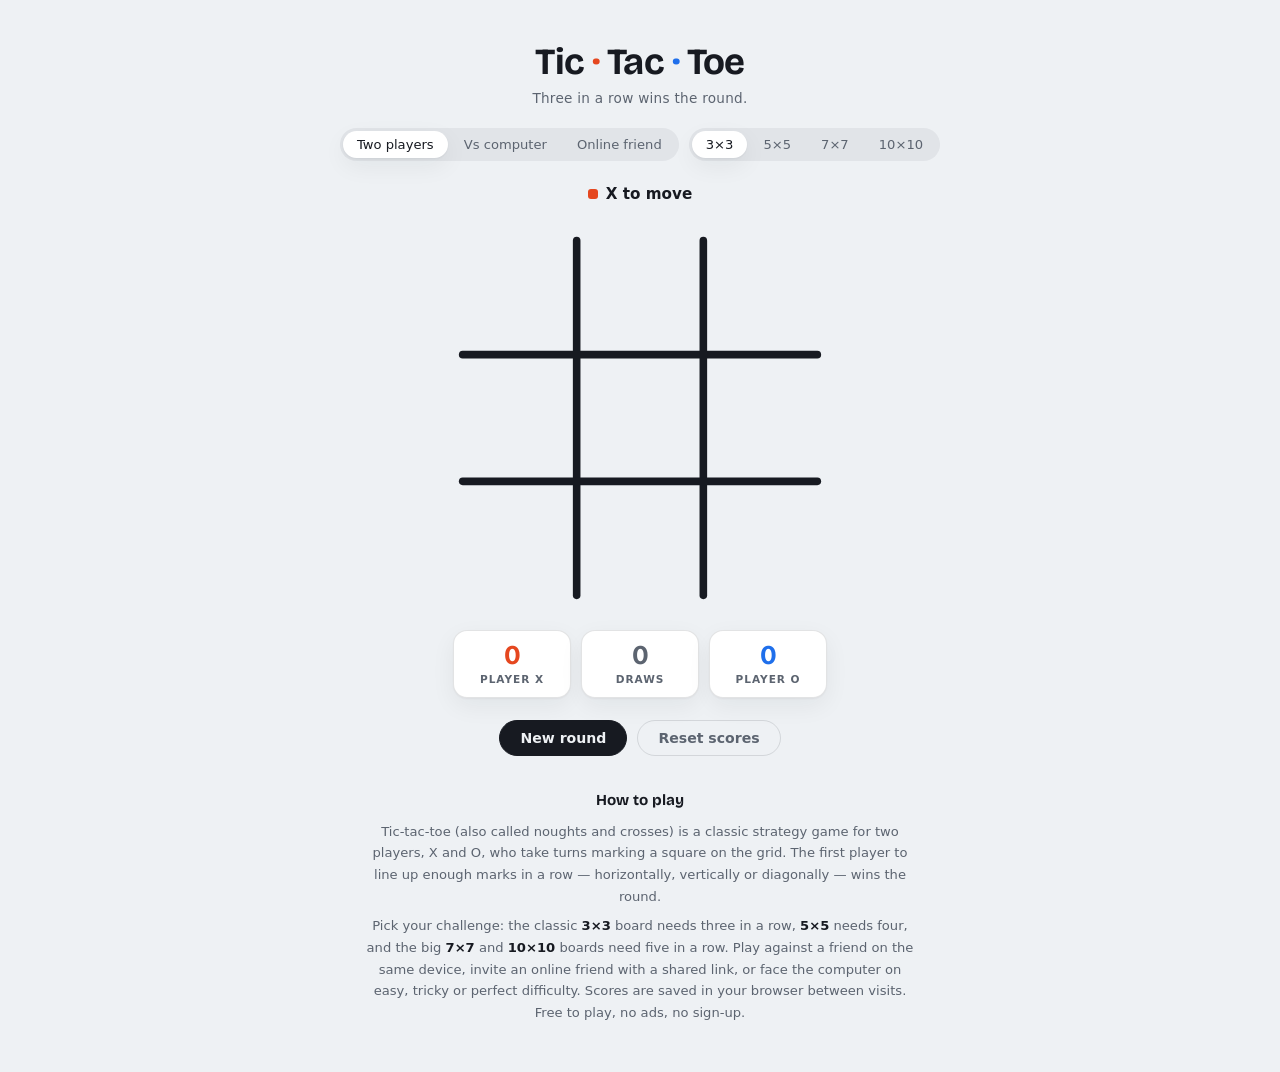
==== index.html @ f7c01a59 "added online mode" ====
<!doctype html>
<html lang="en">
<head>
<meta charset="utf-8">
<meta name="viewport" content="width=device-width, initial-scale=1">
<title>Tic Tac Toe — Play Online Free | 3×3, 5×5, 7×7 &amp; 10×10 Boards</title>
<meta name="description" content="Play tic-tac-toe online for free. Choose 3×3, 5×5, 7×7 or 10×10 boards, challenge a friend on one device or take on the computer at three difficulty levels. No ads, no sign-up.">
<meta name="robots" content="index, follow">
<meta name="author" content="HeamVisal">
<link rel="canonical" href="https://heamvisal.github.io/Tic-Tac-Toe-Web_Game/">
<link rel="icon" type="image/svg+xml" href="./assets/favicon.svg">
<meta name="theme-color" content="#EEF1F4" media="(prefers-color-scheme: light)">
<meta name="theme-color" content="#14161B" media="(prefers-color-scheme: dark)">

<!-- Open Graph (Facebook, Discord, LinkedIn, …) -->
<meta property="og:type" content="website">
<meta property="og:site_name" content="Tic Tac Toe">
<meta property="og:title" content="Tic Tac Toe — Play Online Free">
<meta property="og:description" content="Free tic-tac-toe in your browser: 3×3, 5×5, 7×7 and 10×10 boards, two-player or vs computer.">
<meta property="og:url" content="https://heamvisal.github.io/Tic-Tac-Toe-Web_Game/">
<meta property="og:image" content="https://heamvisal.github.io/Tic-Tac-Toe-Web_Game/assets/og-image.png">
<meta property="og:image:width" content="1200">
<meta property="og:image:height" content="630">
<meta property="og:image:alt" content="Tic Tac Toe board with X winning, next to the game title">

<!-- Twitter / X card -->
<meta name="twitter:card" content="summary_large_image">
<meta name="twitter:title" content="Tic Tac Toe — Play Online Free">
<meta name="twitter:description" content="Free tic-tac-toe in your browser: 3×3, 5×5, 7×7 and 10×10 boards, two-player or vs computer.">
<meta name="twitter:image" content="https://heamvisal.github.io/Tic-Tac-Toe-Web_Game/assets/og-image.png">

<link rel="stylesheet" href="./style.css">

<!-- Structured data for rich results -->
<script type="application/ld+json">
{
  "@context": "https://schema.org",
  "@type": "VideoGame",
  "name": "Tic Tac Toe",
  "url": "https://heamvisal.github.io/Tic-Tac-Toe-Web_Game/",
  "description": "Free browser tic-tac-toe with 3×3, 5×5, 7×7 and 10×10 boards. Play a friend on one device or the computer at easy, tricky or perfect difficulty.",
  "genre": "Board game",
  "gamePlatform": "Web browser",
  "applicationCategory": "GameApplication",
  "operatingSystem": "Any",
  "playMode": ["SinglePlayer", "MultiPlayer"],
  "numberOfPlayers": { "@type": "QuantitativeValue", "minValue": 1, "maxValue": 2 },
  "offers": { "@type": "Offer", "price": "0", "priceCurrency": "USD" },
  "image": "https://heamvisal.github.io/Tic-Tac-Toe-Web_Game/assets/og-image.png",
  "author": { "@type": "Person", "name": "HeamVisal" },
  "inLanguage": "en"
}
</script>
</head>
<body>

<main class="stage">
  <header class="masthead">
    <h1 class="wordmark">Tic <span class="dot-x">·</span> Tac <span class="dot-o">·</span> Toe</h1>
    <p class="tagline" id="tagline">Three in a row wins the round.</p>
  </header>

  <nav class="controls" aria-label="Game settings">
    <div class="seg" id="modeSeg" role="group" aria-label="Opponent">
      <button type="button" data-mode="pvp" aria-pressed="true">Two players</button>
      <button type="button" data-mode="cpu" aria-pressed="false">Vs computer</button>
      <button type="button" data-mode="online" aria-pressed="false">Online friend</button>
    </div>
    <div class="seg" id="sizeSeg" role="group" aria-label="Board size">
      <button type="button" data-size="3" aria-pressed="true">3×3</button>
      <button type="button" data-size="5" aria-pressed="false">5×5</button>
      <button type="button" data-size="7" aria-pressed="false">7×7</button>
      <button type="button" data-size="10" aria-pressed="false">10×10</button>
    </div>
    <div class="seg hidden" id="diffSeg" role="group" aria-label="Difficulty">
      <button type="button" data-diff="easy" aria-pressed="false">Easy</button>
      <button type="button" data-diff="tricky" aria-pressed="true">Tricky</button>
      <button type="button" data-diff="perfect" aria-pressed="false">Perfect</button>
    </div>
    <div class="seg hidden" id="orderSeg" role="group" aria-label="Who starts">
      <button type="button" data-order="human" aria-pressed="true">You start</button>
      <button type="button" data-order="cpu" aria-pressed="false">Computer starts</button>
    </div>
  </nav>

  <div class="online-panel hidden" id="onlinePanel" aria-live="polite">
    <div class="key-row">
      <span class="key-lbl">Game key</span>
      <code class="key" id="gameKey">······</code>
      <button type="button" class="btn quiet mini" id="copyLink">Copy invite link</button>
    </div>
    <p class="online-note" id="onlineNote">Creating game…</p>
  </div>

  <p class="status turn-x" id="status" aria-live="polite"><span class="chip" aria-hidden="true"></span><span id="statusText">X to move</span></p>

  <div class="arena turn-x" id="arena">
    <svg class="hash" id="hash" viewBox="0 0 300 300" aria-hidden="true"></svg>
    <div class="board" id="board" role="grid" aria-label="Tic tac toe board"></div>
    <svg class="strike" id="strike" viewBox="0 0 300 300" aria-hidden="true">
      <line id="strikeLine" x1="0" y1="0" x2="0" y2="0" pathLength="1"></line>
    </svg>
  </div>

  <section class="score" aria-label="Score">
    <div class="tile tx"><div class="num" id="scoreX">0</div><div class="lbl" id="lblX">Player X</div></div>
    <div class="tile td"><div class="num" id="scoreD">0</div><div class="lbl">Draws</div></div>
    <div class="tile to"><div class="num" id="scoreO">0</div><div class="lbl" id="lblO">Player O</div></div>
  </section>

  <div class="actions">
    <button type="button" class="btn primary" id="newRound">New round</button>
    <button type="button" class="btn quiet" id="resetAll">Reset scores</button>
  </div>

  <noscript>
    <p class="about">This game needs JavaScript. Please enable it in your browser to play.</p>
  </noscript>

  <footer class="about">
    <h2>How to play</h2>
    <p>Tic-tac-toe (also called noughts and crosses) is a classic strategy game for two players, X and O,
      who take turns marking a square on the grid. The first player to line up enough marks in a row —
      horizontally, vertically or diagonally — wins the round.</p>
    <p>Pick your challenge: the classic <strong>3×3</strong> board needs three in a row, <strong>5×5</strong>
      needs four, and the big <strong>7×7</strong> and <strong>10×10</strong> boards need five in a row.
      Play against a friend on the same device, invite an online friend with a shared link,
      or face the computer on easy, tricky or perfect difficulty.
      Scores are saved in your browser between visits. Free to play, no ads, no sign-up.</p>
  </footer>
</main>

<script src="./script.js"></script>
</body>
</html>
---- style.css ----
@font-face {
    font-family: 'Bricolage';
    src: url([data-uri]) format('woff2');
    font-weight: 700;
    font-display: swap;
  }


:root {
  --bg: #EEF1F4;
  --surface: #FFFFFF;
  --ink: #171A21;
  --muted: #5C6470;
  --hash: #171A21;
  --line: rgba(23, 26, 33, 0.12);
  --x: #E5471F;
  --o: #1F6FEB;
  --seg-bg: rgba(23, 26, 33, 0.06);
  --shadow: 0 1px 2px rgba(23, 26, 33, 0.05), 0 8px 24px rgba(23, 26, 33, 0.06);
}
@media (prefers-color-scheme: dark) {
  :root {
    --bg: #14161B;
    --surface: #1D2027;
    --ink: #EDEFF4;
    --muted: #9AA1AD;
    --hash: #EDEFF4;
    --line: rgba(237, 239, 244, 0.14);
    --x: #FF6A3D;
    --o: #5EA0FF;
    --seg-bg: rgba(237, 239, 244, 0.08);
    --shadow: 0 1px 2px rgba(0, 0, 0, 0.3), 0 8px 24px rgba(0, 0, 0, 0.35);
  }
}
:root[data-theme="light"] {
  --bg: #EEF1F4;
  --surface: #FFFFFF;
  --ink: #171A21;
  --muted: #5C6470;
  --hash: #171A21;
  --line: rgba(23, 26, 33, 0.12);
  --x: #E5471F;
  --o: #1F6FEB;
  --seg-bg: rgba(23, 26, 33, 0.06);
  --shadow: 0 1px 2px rgba(23, 26, 33, 0.05), 0 8px 24px rgba(23, 26, 33, 0.06);
}
:root[data-theme="dark"] {
  --bg: #14161B;
  --surface: #1D2027;
  --ink: #EDEFF4;
  --muted: #9AA1AD;
  --hash: #EDEFF4;
  --line: rgba(237, 239, 244, 0.14);
  --x: #FF6A3D;
  --o: #5EA0FF;
  --seg-bg: rgba(237, 239, 244, 0.08);
  --shadow: 0 1px 2px rgba(0, 0, 0, 0.3), 0 8px 24px rgba(0, 0, 0, 0.35);
}

* { box-sizing: border-box; }
html, body { margin: 0; padding: 0; }
body {
  background: var(--bg);
  color: var(--ink);
  font-family: system-ui, -apple-system, "Segoe UI", Roboto, sans-serif;
  -webkit-font-smoothing: antialiased;
}

.stage {
  min-height: 100svh;
  display: flex;
  flex-direction: column;
  align-items: center;
  justify-content: center;
  gap: 22px;
  padding: 40px 20px 48px;
}

/* ---------- masthead ---------- */
.masthead { text-align: center; animation: rise 0.5s cubic-bezier(0.2, 0.7, 0.2, 1) both; }
.wordmark {
  font-family: 'Bricolage', system-ui, sans-serif;
  font-weight: 700;
  font-size: clamp(1.7rem, 5.5vw, 2.3rem);
  letter-spacing: -0.015em;
  margin: 0;
  text-wrap: balance;
}
.wordmark .dot-x { color: var(--x); }
.wordmark .dot-o { color: var(--o); }
.tagline {
  margin: 6px 0 0;
  color: var(--muted);
  font-size: 0.85rem;
  letter-spacing: 0.02em;
}

/* ---------- controls ---------- */
.controls {
  display: flex;
  flex-wrap: wrap;
  justify-content: center;
  gap: 10px;
  animation: rise 0.5s 0.06s cubic-bezier(0.2, 0.7, 0.2, 1) both;
}
.seg {
  display: inline-flex;
  background: var(--seg-bg);
  border-radius: 999px;
  padding: 3px;
  gap: 2px;
}
.seg button {
  appearance: none;
  border: 0;
  background: transparent;
  color: var(--muted);
  font: inherit;
  font-size: 0.82rem;
  font-weight: 500;
  padding: 6px 14px;
  border-radius: 999px;
  cursor: pointer;
  transition: color 0.15s, background 0.15s, box-shadow 0.15s;
}
.seg button:hover { color: var(--ink); }
.seg button[aria-pressed="true"] {
  background: var(--surface);
  color: var(--ink);
  box-shadow: var(--shadow);
}
.seg.hidden { display: none; }

/* ---------- status ---------- */
.status {
  min-height: 1.5em;
  margin: 0;
  font-size: 0.95rem;
  font-weight: 550;
  display: flex;
  align-items: center;
  gap: 8px;
  color: var(--ink);
  animation: rise 0.5s 0.1s cubic-bezier(0.2, 0.7, 0.2, 1) both;
}
.status .chip {
  display: inline-block;
  width: 10px;
  height: 10px;
  border-radius: 3px;
  background: var(--muted);
  transition: background 0.2s;
}
.status.turn-x .chip { background: var(--x); }
.status.turn-o .chip { background: var(--o); }
.status.thinking { color: var(--muted); }

/* ---------- arena ---------- */
.arena {
  position: relative;
  width: min(86vw, 380px);
  aspect-ratio: 1;
  animation: rise 0.55s 0.12s cubic-bezier(0.2, 0.7, 0.2, 1) both;
}
.arena.large { width: min(94vw, 560px); }
.hash, .strike {
  position: absolute;
  inset: 0;
  width: 100%;
  height: 100%;
  pointer-events: none;
}
.hash line {
  stroke: var(--hash);
  stroke-width: 6;
  stroke-linecap: round;
  stroke-dasharray: 1;
  stroke-dashoffset: 1;
  animation: draw 0.55s cubic-bezier(0.6, 0, 0.2, 1) forwards;
}

.board {
  position: absolute;
  inset: 0;
  display: grid;
  grid-template-columns: repeat(3, 1fr);
  grid-template-rows: repeat(3, 1fr);
}
.cell {
  appearance: none;
  border: 0;
  background: transparent;
  padding: 10%;
  cursor: pointer;
  position: relative;
  border-radius: 18px;
}
.cell:focus-visible {
  outline: 2px solid var(--o);
  outline-offset: -8px;
}
.arena.large .cell { border-radius: 10px; }
.arena.large .cell:focus-visible { outline-offset: -3px; }
.cell.filled, .arena.locked .cell { cursor: default; }

.cell svg { width: 100%; height: 100%; display: block; overflow: visible; }
.cell .ghost {
  position: absolute;
  inset: 10%;
  width: 80%;
  height: 80%;
  opacity: 0;
  transition: opacity 0.15s;
}
.ghost path, .ghost circle,
.mark path, .mark circle {
  fill: none;
  stroke-width: 11;
  stroke-linecap: round;
}
.ghost.gx path { stroke: var(--x); }
.ghost.go circle { stroke: var(--o); }
@media (hover: hover) {
  .arena.turn-x:not(.locked) .cell:not(.filled):hover .gx { opacity: 0.25; }
  .arena.turn-o:not(.locked) .cell:not(.filled):hover .go { opacity: 0.25; }
}

.mark { position: absolute; inset: 10%; width: 80%; height: 80%; }
.mark.mx path { stroke: var(--x); }
.mark.mo circle { stroke: var(--o); }
.mark path, .mark circle {
  stroke-dasharray: 1;
  stroke-dashoffset: 1;
  animation: draw 0.32s cubic-bezier(0.5, 0, 0.2, 1) forwards;
}
.mark.mx path:nth-child(2) { animation-delay: 0.12s; }

.cell.dim .mark { opacity: 0.3; transition: opacity 0.4s; }
.cell.hit .mark { animation: pulse 0.45s 0.25s cubic-bezier(0.3, 0, 0.2, 1); }

.strike line {
  stroke-width: 8;
  stroke-linecap: round;
  stroke-dasharray: 1;
  stroke-dashoffset: 1;
}
.strike.show line { animation: draw 0.4s 0.15s cubic-bezier(0.5, 0, 0.2, 1) forwards; }
.strike.win-x line { stroke: var(--x); }
.strike.win-o line { stroke: var(--o); }

/* ---------- scoreboard ---------- */
.score {
  display: grid;
  grid-template-columns: repeat(3, minmax(88px, 118px));
  gap: 10px;
  animation: rise 0.55s 0.18s cubic-bezier(0.2, 0.7, 0.2, 1) both;
}
.tile {
  background: var(--surface);
  border: 1px solid var(--line);
  border-radius: 14px;
  padding: 10px 8px 12px;
  text-align: center;
  box-shadow: var(--shadow);
}
.tile .num {
  font-family: 'Bricolage', system-ui, sans-serif;
  font-weight: 700;
  font-size: 1.7rem;
  line-height: 1.1;
  font-variant-numeric: tabular-nums;
}
.tile.tx .num { color: var(--x); }
.tile.to .num { color: var(--o); }
.tile.td .num { color: var(--muted); }
.tile .lbl {
  margin-top: 2px;
  font-size: 0.66rem;
  font-weight: 600;
  text-transform: uppercase;
  letter-spacing: 0.09em;
  color: var(--muted);
  white-space: nowrap;
}

/* ---------- actions ---------- */
.actions {
  display: flex;
  gap: 10px;
  animation: rise 0.55s 0.22s cubic-bezier(0.2, 0.7, 0.2, 1) both;
}
.btn {
  appearance: none;
  font: inherit;
  font-size: 0.88rem;
  font-weight: 600;
  padding: 9px 20px;
  border-radius: 999px;
  cursor: pointer;
  transition: transform 0.1s, opacity 0.15s, background 0.15s;
}
.btn:active { transform: scale(0.97); }
.btn.primary {
  background: var(--ink);
  color: var(--bg);
  border: 1px solid var(--ink);
}
.btn.primary:hover { opacity: 0.88; }
.btn.quiet {
  background: transparent;
  color: var(--muted);
  border: 1px solid var(--line);
}
.btn.quiet:hover { color: var(--ink); border-color: var(--muted); }
.btn:focus-visible { outline: 2px solid var(--o); outline-offset: 2px; }

@keyframes draw { to { stroke-dashoffset: 0; } }
@keyframes rise {
  from { opacity: 0; transform: translateY(10px); }
  to { opacity: 1; transform: none; }
}
@keyframes pulse {
  0%, 100% { transform: scale(1); }
  45% { transform: scale(1.12); }
}

@media (prefers-reduced-motion: reduce) {
  *, *::before, *::after {
    animation-duration: 0.001s !important;
    animation-delay: 0s !important;
    transition-duration: 0.001s !important;
  }
}

/* ---------- about / SEO footer ---------- */
.about {
  max-width: 560px;
  text-align: center;
  color: var(--muted);
  font-size: 0.82rem;
  line-height: 1.65;
  animation: rise 0.55s 0.26s cubic-bezier(0.2, 0.7, 0.2, 1) both;
}
.about h2 {
  font-family: 'Bricolage', system-ui, sans-serif;
  font-size: 0.95rem;
  color: var(--ink);
  margin: 10px 0 4px;
}
.about p { margin: 8px 0 0; }
.about strong { color: var(--ink); font-weight: 600; }

/* ---------- online panel ---------- */
.online-panel {
  display: flex;
  flex-direction: column;
  align-items: center;
  gap: 6px;
  background: var(--surface);
  border: 1px solid var(--line);
  border-radius: 14px;
  padding: 12px 18px;
  box-shadow: var(--shadow);
  animation: rise 0.4s cubic-bezier(0.2, 0.7, 0.2, 1) both;
}
.online-panel.hidden { display: none; }
.key-row {
  display: flex;
  align-items: center;
  gap: 10px;
  flex-wrap: wrap;
  justify-content: center;
}
.key-lbl {
  font-size: 0.68rem;
  font-weight: 600;
  text-transform: uppercase;
  letter-spacing: 0.09em;
  color: var(--muted);
}
.key {
  font-family: 'Bricolage', ui-monospace, monospace;
  font-size: 1.25rem;
  font-weight: 700;
  letter-spacing: 0.18em;
  color: var(--ink);
  background: var(--seg-bg);
  border-radius: 8px;
  padding: 2px 10px;
  user-select: all;
}
.btn.mini { font-size: 0.75rem; padding: 5px 12px; }
.online-note {
  margin: 0;
  font-size: 0.8rem;
  color: var(--muted);
}
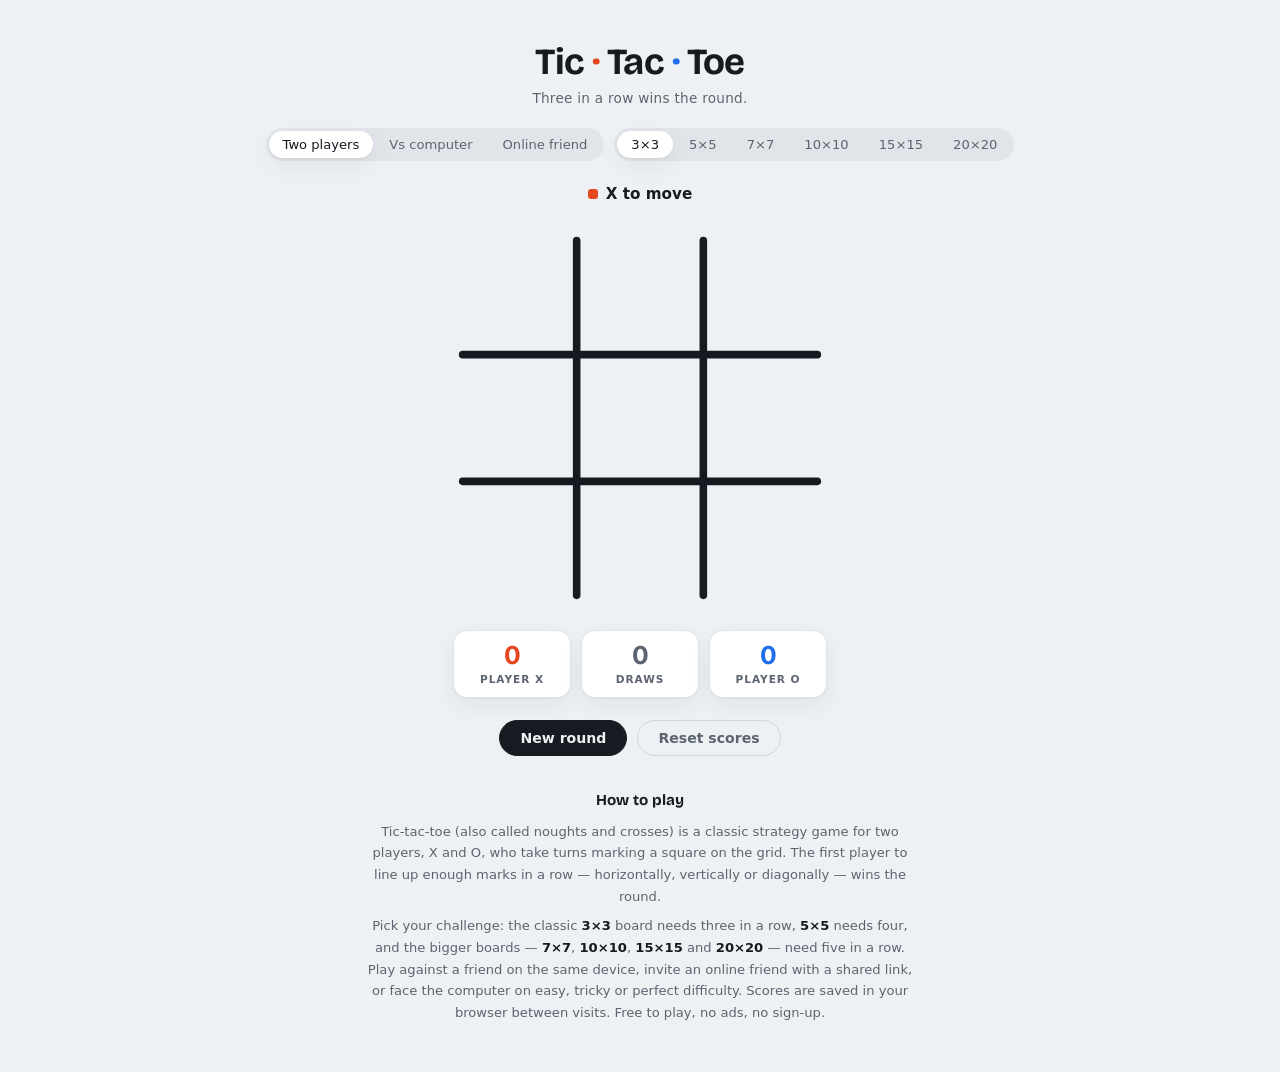
==== commit 2172d6f8: "added 2more mode" ====
--- a/index.html
+++ b/index.html
@@ -3,8 +3,8 @@
 <head>
 <meta charset="utf-8">
 <meta name="viewport" content="width=device-width, initial-scale=1">
-<title>Tic Tac Toe — Play Online Free | 3×3, 5×5, 7×7 &amp; 10×10 Boards</title>
-<meta name="description" content="Play tic-tac-toe online for free. Choose 3×3, 5×5, 7×7 or 10×10 boards, challenge a friend on one device or take on the computer at three difficulty levels. No ads, no sign-up.">
+<title>Tic Tac Toe — Play Online Free | 3×3 to 20×20 Boards</title>
+<meta name="description" content="Play tic-tac-toe online for free. Choose from six board sizes (3×3 up to 20×20), challenge a friend on one device or take on the computer at three difficulty levels. No ads, no sign-up.">
 <meta name="robots" content="index, follow">
 <meta name="author" content="HeamVisal">
 <link rel="canonical" href="https://heamvisal.github.io/Tic-Tac-Toe-Web_Game/">
@@ -16,7 +16,7 @@
 <meta property="og:type" content="website">
 <meta property="og:site_name" content="Tic Tac Toe">
 <meta property="og:title" content="Tic Tac Toe — Play Online Free">
-<meta property="og:description" content="Free tic-tac-toe in your browser: 3×3, 5×5, 7×7 and 10×10 boards, two-player or vs computer.">
+<meta property="og:description" content="Free tic-tac-toe in your browser: six board sizes from 3×3 to 20×20, two-player, online with friends, or vs computer.">
 <meta property="og:url" content="https://heamvisal.github.io/Tic-Tac-Toe-Web_Game/">
 <meta property="og:image" content="https://heamvisal.github.io/Tic-Tac-Toe-Web_Game/assets/og-image.png">
 <meta property="og:image:width" content="1200">
@@ -26,7 +26,7 @@
 <!-- Twitter / X card -->
 <meta name="twitter:card" content="summary_large_image">
 <meta name="twitter:title" content="Tic Tac Toe — Play Online Free">
-<meta name="twitter:description" content="Free tic-tac-toe in your browser: 3×3, 5×5, 7×7 and 10×10 boards, two-player or vs computer.">
+<meta name="twitter:description" content="Free tic-tac-toe in your browser: six board sizes from 3×3 to 20×20, two-player, online with friends, or vs computer.">
 <meta name="twitter:image" content="https://heamvisal.github.io/Tic-Tac-Toe-Web_Game/assets/og-image.png">
 
 <link rel="stylesheet" href="./style.css">
@@ -38,7 +38,7 @@
   "@type": "VideoGame",
   "name": "Tic Tac Toe",
   "url": "https://heamvisal.github.io/Tic-Tac-Toe-Web_Game/",
-  "description": "Free browser tic-tac-toe with 3×3, 5×5, 7×7 and 10×10 boards. Play a friend on one device or the computer at easy, tricky or perfect difficulty.",
+  "description": "Free browser tic-tac-toe with six board sizes from 3×3 up to 20×20. Play a friend on one device or the computer at easy, tricky or perfect difficulty.",
   "genre": "Board game",
   "gamePlatform": "Web browser",
   "applicationCategory": "GameApplication",
@@ -71,6 +71,8 @@
       <button type="button" data-size="5" aria-pressed="false">5×5</button>
       <button type="button" data-size="7" aria-pressed="false">7×7</button>
       <button type="button" data-size="10" aria-pressed="false">10×10</button>
+      <button type="button" data-size="15" aria-pressed="false">15×15</button>
+      <button type="button" data-size="20" aria-pressed="false">20×20</button>
     </div>
     <div class="seg hidden" id="diffSeg" role="group" aria-label="Difficulty">
       <button type="button" data-diff="easy" aria-pressed="false">Easy</button>
@@ -123,7 +125,7 @@
       who take turns marking a square on the grid. The first player to line up enough marks in a row —
       horizontally, vertically or diagonally — wins the round.</p>
     <p>Pick your challenge: the classic <strong>3×3</strong> board needs three in a row, <strong>5×5</strong>
-      needs four, and the big <strong>7×7</strong> and <strong>10×10</strong> boards need five in a row.
+      needs four, and the bigger boards — <strong>7×7</strong>, <strong>10×10</strong>, <strong>15×15</strong> and <strong>20×20</strong> — need five in a row.
       Play against a friend on the same device, invite an online friend with a shared link,
       or face the computer on easy, tricky or perfect difficulty.
       Scores are saved in your browser between visits. Free to play, no ads, no sign-up.</p>
--- a/style.css
+++ b/style.css
@@ -395,3 +395,9 @@
   font-size: 0.8rem;
   color: var(--muted);
 }
+
+/* ---------- huge boards (15x15, 20x20) ---------- */
+.arena.huge { width: min(96vw, 720px); }
+.arena.huge .cell { border-radius: 6px; padding: 8%; }
+.arena.huge .cell:focus-visible { outline-width: 1px; outline-offset: -2px; }
+.arena.huge .cell .ghost, .arena.huge .mark { inset: 8%; width: 84%; height: 84%; }
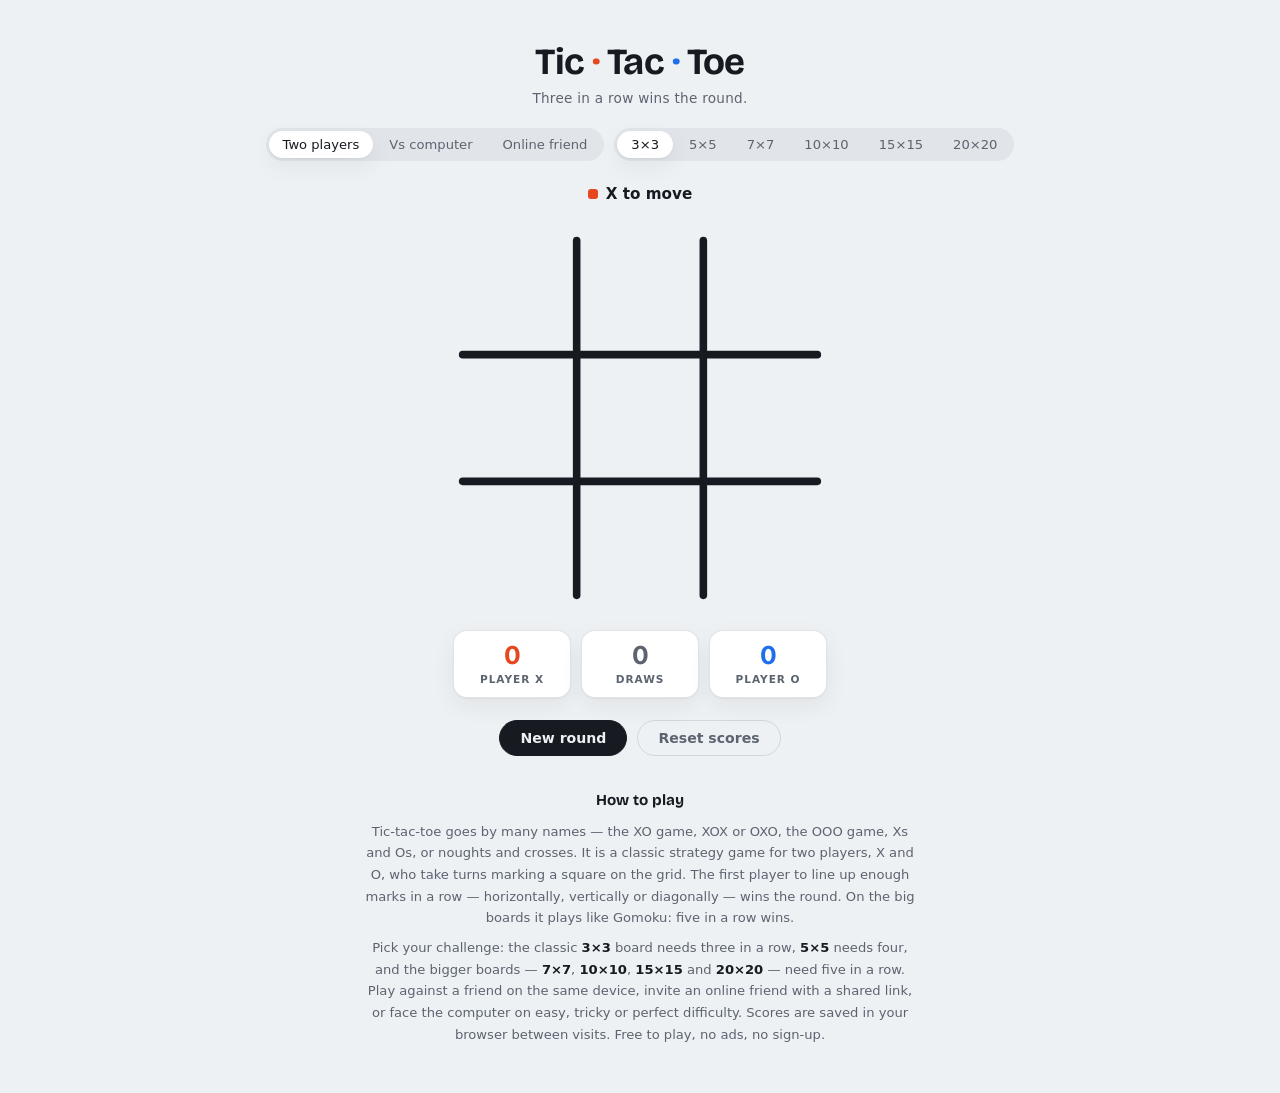
==== commit 7dae2e54: "Search Egin friendly" ====
--- a/index.html
+++ b/index.html
@@ -3,8 +3,8 @@
 <head>
 <meta charset="utf-8">
 <meta name="viewport" content="width=device-width, initial-scale=1">
-<title>Tic Tac Toe — Play Online Free | 3×3 to 20×20 Boards</title>
-<meta name="description" content="Play tic-tac-toe online for free. Choose from six board sizes (3×3 up to 20×20), challenge a friend on one device or take on the computer at three difficulty levels. No ads, no sign-up.">
+<title>Tic Tac Toe — Free Online XO Game | 3×3 to 20×20 Boards</title>
+<meta name="description" content="Play tic-tac-toe online for free — the classic XO game, also known as XOX, OXO, OOO game, Xs and Os or noughts and crosses. Six board sizes (3×3 up to 20×20, Gomoku-style five in a row), vs a friend, online, or the computer. No ads, no sign-up.">
 <meta name="robots" content="index, follow">
 <meta name="author" content="HeamVisal">
 <link rel="canonical" href="https://heamvisal.github.io/Tic-Tac-Toe-Web_Game/">
@@ -37,6 +37,7 @@
   "@context": "https://schema.org",
   "@type": "VideoGame",
   "name": "Tic Tac Toe",
+  "alternateName": ["XO Game", "XOX Game", "OXO Game", "OOO Game", "Xs and Os", "Noughts and Crosses", "Three in a Row", "Gomoku", "Five in a Row"],
   "url": "https://heamvisal.github.io/Tic-Tac-Toe-Web_Game/",
   "description": "Free browser tic-tac-toe with six board sizes from 3×3 up to 20×20. Play a friend on one device or the computer at easy, tricky or perfect difficulty.",
   "genre": "Board game",
@@ -121,9 +122,11 @@
 
   <footer class="about">
     <h2>How to play</h2>
-    <p>Tic-tac-toe (also called noughts and crosses) is a classic strategy game for two players, X and O,
+    <p>Tic-tac-toe goes by many names — the XO game, XOX or OXO, the OOO game, Xs and Os,
+      or noughts and crosses. It is a classic strategy game for two players, X and O,
       who take turns marking a square on the grid. The first player to line up enough marks in a row —
-      horizontally, vertically or diagonally — wins the round.</p>
+      horizontally, vertically or diagonally — wins the round. On the big boards it plays like
+      Gomoku: five in a row wins.</p>
     <p>Pick your challenge: the classic <strong>3×3</strong> board needs three in a row, <strong>5×5</strong>
       needs four, and the bigger boards — <strong>7×7</strong>, <strong>10×10</strong>, <strong>15×15</strong> and <strong>20×20</strong> — need five in a row.
       Play against a friend on the same device, invite an online friend with a shared link,
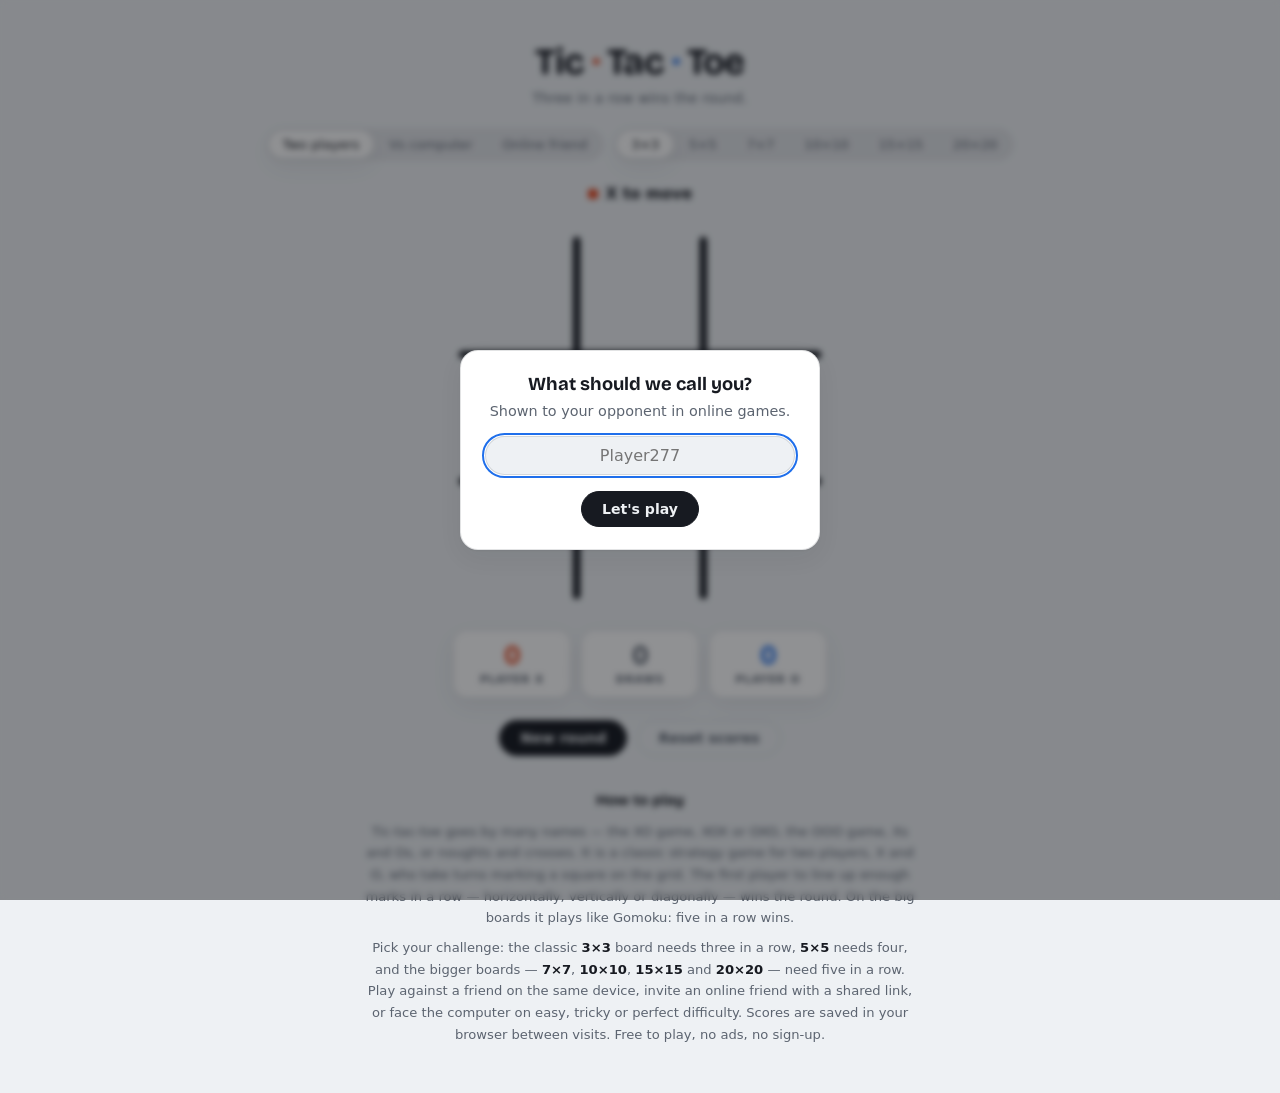
==== commit 7e9c5556: "modified" ====
--- a/index.html
+++ b/index.html
@@ -97,12 +97,43 @@
 
   <p class="status turn-x" id="status" aria-live="polite"><span class="chip" aria-hidden="true"></span><span id="statusText">X to move</span></p>
 
+  <div class="playfield">
   <div class="arena turn-x" id="arena">
     <svg class="hash" id="hash" viewBox="0 0 300 300" aria-hidden="true"></svg>
     <div class="board" id="board" role="grid" aria-label="Tic tac toe board"></div>
     <svg class="strike" id="strike" viewBox="0 0 300 300" aria-hidden="true">
       <line id="strikeLine" x1="0" y1="0" x2="0" y2="0" pathLength="1"></line>
     </svg>
+  </div>
+
+  <section class="chat hidden" id="chat" aria-label="Chat with your friend">
+    <div class="chat-log" id="chatLog"></div>
+    <div class="chat-quick" id="chatQuick">
+      <button type="button" data-say="Haha! 😂">Haha! 😂</button>
+      <button type="button" data-say="You're too slow 🐢">You're too slow 🐢</button>
+      <button type="button" data-say="Noob 🤡">Noob 🤡</button>
+      <button type="button" data-say="Nice move 👏">Nice move 👏</button>
+      <button type="button" data-say="Lucky! 🍀">Lucky! 🍀</button>
+      <button type="button" data-say="GG 🤝">GG 🤝</button>
+      <button type="button" data-say="Rematch? 🔁">Rematch? 🔁</button>
+    </div>
+    <div class="chat-emoji" id="chatEmoji">
+      <button type="button" data-say="😂">😂</button>
+      <button type="button" data-say="😭">😭</button>
+      <button type="button" data-say="😡">😡</button>
+      <button type="button" data-say="🤡">🤡</button>
+      <button type="button" data-say="💀">💀</button>
+      <button type="button" data-say="🥱">🥱</button>
+      <button type="button" data-say="🔥">🔥</button>
+      <button type="button" data-say="👏">👏</button>
+      <button type="button" data-say="😎">😎</button>
+      <button type="button" data-say="😱">😱</button>
+    </div>
+    <form class="chat-row" id="chatForm">
+      <input type="text" id="chatInput" maxlength="120" placeholder="Say something…" autocomplete="off" aria-label="Chat message">
+      <button type="submit" class="btn primary mini">Send</button>
+    </form>
+  </section>
   </div>
 
   <section class="score" aria-label="Score">
@@ -135,6 +166,19 @@
   </footer>
 </main>
 
+<div class="modal-backdrop hidden" id="modal" role="dialog" aria-modal="true" aria-labelledby="modalTitle">
+  <div class="modal">
+    <h3 id="modalTitle"></h3>
+    <p id="modalText"></p>
+    <input type="text" id="modalInput" class="hidden" maxlength="20" autocomplete="off" aria-label="Your name">
+    <div class="modal-actions">
+      <button type="button" class="btn quiet" id="modalCancel">Cancel</button>
+      <button type="button" class="btn primary" id="modalOk">OK</button>
+    </div>
+  </div>
+</div>
+<div class="toasts" id="toasts" aria-live="polite"></div>
+
 <script src="./script.js"></script>
 </body>
 </html>
--- a/style.css
+++ b/style.css
@@ -401,3 +401,218 @@
 .arena.huge .cell { border-radius: 6px; padding: 8%; }
 .arena.huge .cell:focus-visible { outline-width: 1px; outline-offset: -2px; }
 .arena.huge .cell .ghost, .arena.huge .mark { inset: 8%; width: 84%; height: 84%; }
+
+/* ---------- chat (online mode) ---------- */
+.chat {
+  width: min(86vw, 380px);
+  display: flex;
+  flex-direction: column;
+  gap: 8px;
+  background: var(--surface);
+  border: 1px solid var(--line);
+  border-radius: 14px;
+  padding: 12px;
+  box-shadow: var(--shadow);
+  animation: rise 0.4s cubic-bezier(0.2, 0.7, 0.2, 1) both;
+}
+.chat.hidden { display: none; }
+.chat-log {
+  display: flex;
+  flex-direction: column;
+  gap: 6px;
+  max-height: 180px;
+  min-height: 44px;
+  overflow-y: auto;
+  padding: 2px;
+  scroll-behavior: smooth;
+}
+.chat-msg {
+  max-width: 80%;
+  padding: 6px 12px;
+  border-radius: 14px;
+  font-size: 0.85rem;
+  line-height: 1.4;
+  overflow-wrap: break-word;
+  animation: rise 0.25s cubic-bezier(0.2, 0.7, 0.2, 1) both;
+}
+.chat-msg.me {
+  align-self: flex-end;
+  background: var(--ink);
+  color: var(--bg);
+  border-bottom-right-radius: 4px;
+}
+.chat-msg.them {
+  align-self: flex-start;
+  background: var(--seg-bg);
+  color: var(--ink);
+  border-bottom-left-radius: 4px;
+}
+.chat-msg.big {
+  font-size: 2rem;
+  line-height: 1.15;
+  padding: 2px 6px;
+  background: transparent;
+}
+.chat-msg.sys {
+  align-self: center;
+  background: transparent;
+  color: var(--muted);
+  font-size: 0.72rem;
+}
+.chat-quick {
+  display: flex;
+  flex-wrap: wrap;
+  gap: 5px;
+}
+.chat-quick button {
+  appearance: none;
+  border: 1px solid var(--line);
+  background: transparent;
+  color: var(--muted);
+  font: inherit;
+  font-size: 0.72rem;
+  font-weight: 500;
+  padding: 4px 10px;
+  border-radius: 999px;
+  cursor: pointer;
+  transition: color 0.15s, border-color 0.15s;
+}
+.chat-quick button:hover { color: var(--ink); border-color: var(--muted); }
+.chat-emoji {
+  display: flex;
+  flex-wrap: wrap;
+  gap: 2px;
+}
+.chat-emoji button {
+  appearance: none;
+  border: 0;
+  background: transparent;
+  font-size: 1.15rem;
+  line-height: 1;
+  padding: 4px 5px;
+  border-radius: 8px;
+  cursor: pointer;
+  transition: transform 0.1s, background 0.15s;
+}
+.chat-emoji button:hover { background: var(--seg-bg); transform: scale(1.2); }
+.chat-row {
+  display: flex;
+  gap: 6px;
+}
+.chat-row input {
+  flex: 1;
+  min-width: 0;
+  appearance: none;
+  border: 1px solid var(--line);
+  background: var(--bg);
+  color: var(--ink);
+  font: inherit;
+  font-size: 0.85rem;
+  padding: 7px 12px;
+  border-radius: 999px;
+}
+.chat-row input:focus-visible { outline: 2px solid var(--o); outline-offset: 1px; }
+.chat-row input::placeholder { color: var(--muted); }
+
+/* ---------- playfield: chat beside board on wide screens ---------- */
+.playfield {
+  display: flex;
+  flex-direction: column;
+  align-items: center;
+  gap: 22px;
+}
+@media (min-width: 980px) {
+  .playfield {
+    flex-direction: row;
+    flex-wrap: wrap;
+    justify-content: center;
+    align-items: stretch;
+  }
+  .chat { width: 300px; }
+  .chat-log { max-height: none; flex: 1; min-height: 120px; }
+}
+
+/* ---------- chat sender name ---------- */
+.chat-who {
+  display: block;
+  font-size: 0.62rem;
+  font-weight: 700;
+  text-transform: uppercase;
+  letter-spacing: 0.08em;
+  color: var(--muted);
+  margin-bottom: 1px;
+}
+
+/* ---------- modal ---------- */
+.modal-backdrop {
+  position: fixed;
+  inset: 0;
+  z-index: 50;
+  background: rgba(10, 12, 16, 0.45);
+  backdrop-filter: blur(3px);
+  display: flex;
+  align-items: center;
+  justify-content: center;
+  padding: 20px;
+}
+.modal-backdrop.hidden { display: none; }
+.modal {
+  background: var(--surface);
+  border: 1px solid var(--line);
+  border-radius: 18px;
+  padding: 22px 24px;
+  width: min(90vw, 360px);
+  box-shadow: var(--shadow);
+  text-align: center;
+  animation: rise 0.25s cubic-bezier(0.2, 0.7, 0.2, 1) both;
+}
+.modal h3 {
+  font-family: 'Bricolage', system-ui, sans-serif;
+  font-size: 1.15rem;
+  margin: 0 0 6px;
+  color: var(--ink);
+}
+.modal p { margin: 0 0 14px; color: var(--muted); font-size: 0.9rem; line-height: 1.5; }
+.modal p.hidden, .modal input.hidden { display: none; }
+.modal input {
+  width: 100%;
+  appearance: none;
+  border: 1px solid var(--line);
+  background: var(--bg);
+  color: var(--ink);
+  font: inherit;
+  text-align: center;
+  padding: 9px 14px;
+  border-radius: 999px;
+  margin-bottom: 16px;
+}
+.modal input:focus-visible { outline: 2px solid var(--o); outline-offset: 1px; }
+.modal-actions { display: flex; gap: 10px; justify-content: center; }
+.modal-actions .hidden { display: none; }
+
+/* ---------- toasts ---------- */
+.toasts {
+  position: fixed;
+  top: 16px;
+  left: 50%;
+  transform: translateX(-50%);
+  z-index: 60;
+  display: flex;
+  flex-direction: column;
+  align-items: center;
+  gap: 8px;
+  pointer-events: none;
+}
+.toast {
+  background: var(--ink);
+  color: var(--bg);
+  font-size: 0.85rem;
+  font-weight: 500;
+  padding: 9px 18px;
+  border-radius: 999px;
+  box-shadow: var(--shadow);
+  max-width: 86vw;
+  overflow-wrap: break-word;
+  animation: rise 0.3s cubic-bezier(0.2, 0.7, 0.2, 1) both;
+}
+.toast.gone { opacity: 0; transition: opacity 0.4s; }
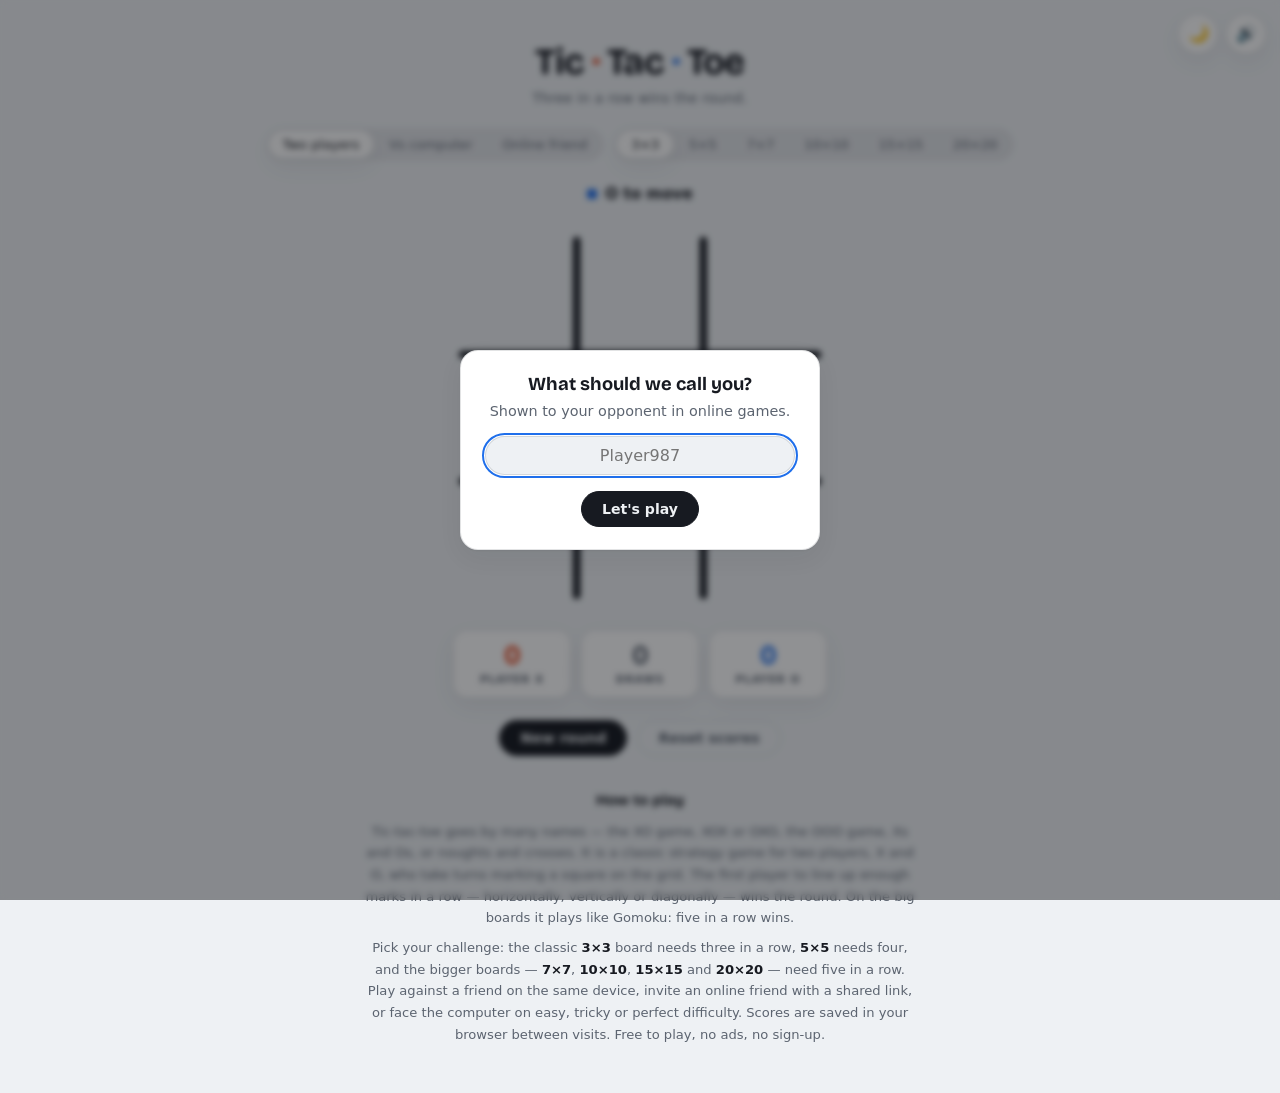
==== commit 47c2967d: "added light-dark mode" ====
--- a/index.html
+++ b/index.html
@@ -55,6 +55,11 @@
 </head>
 <body>
 
+<div class="corner-btns">
+  <button type="button" class="corner-btn" id="themeBtn" aria-label="Toggle dark mode">🌙</button>
+  <button type="button" class="corner-btn" id="soundBtn" aria-label="Toggle sound">🔊</button>
+</div>
+
 <main class="stage">
   <header class="masthead">
     <h1 class="wordmark">Tic <span class="dot-x">·</span> Tac <span class="dot-o">·</span> Toe</h1>
@@ -92,10 +97,15 @@
       <code class="key" id="gameKey">······</code>
       <button type="button" class="btn quiet mini" id="copyLink">Copy invite link</button>
     </div>
+    <div class="key-row">
+      <span class="key-lbl">Have a key?</span>
+      <input type="text" class="join-input" id="joinInput" maxlength="8" placeholder="ABC123" autocomplete="off" spellcheck="false" aria-label="Enter a friend's game key">
+      <button type="button" class="btn quiet mini" id="joinBtn">Join</button>
+    </div>
     <p class="online-note" id="onlineNote">Creating game…</p>
   </div>
 
-  <p class="status turn-x" id="status" aria-live="polite"><span class="chip" aria-hidden="true"></span><span id="statusText">X to move</span></p>
+  <p class="status turn-x" id="status" aria-live="polite"><span class="chip" aria-hidden="true"></span><span id="statusText">X to move</span><button type="button" class="btn primary mini hidden" id="rematchBtn">Play again</button></p>
 
   <div class="playfield">
   <div class="arena turn-x" id="arena">
--- a/style.css
+++ b/style.css
@@ -616,3 +616,54 @@
   animation: rise 0.3s cubic-bezier(0.2, 0.7, 0.2, 1) both;
 }
 .toast.gone { opacity: 0; transition: opacity 0.4s; }
+
+/* ---------- last move highlight ---------- */
+.cell.last { background: var(--seg-bg); transition: background 0.3s; }
+
+/* ---------- rematch button ---------- */
+#rematchBtn { margin-left: 6px; }
+#rematchBtn.hidden { display: none; }
+
+/* ---------- corner buttons (theme + sound) ---------- */
+.corner-btns {
+  position: fixed;
+  top: 14px;
+  right: 14px;
+  z-index: 40;
+  display: flex;
+  gap: 8px;
+}
+.corner-btn {
+  appearance: none;
+  border: 1px solid var(--line);
+  background: var(--surface);
+  font-size: 1.05rem;
+  line-height: 1;
+  width: 40px;
+  height: 40px;
+  border-radius: 50%;
+  cursor: pointer;
+  box-shadow: var(--shadow);
+  transition: transform 0.1s;
+}
+.corner-btn:active { transform: scale(0.92); }
+.corner-btn:focus-visible { outline: 2px solid var(--o); outline-offset: 2px; }
+
+/* ---------- join-by-key input ---------- */
+.join-input {
+  appearance: none;
+  border: 1px solid var(--line);
+  background: var(--bg);
+  color: var(--ink);
+  font: inherit;
+  font-size: 0.9rem;
+  font-weight: 600;
+  letter-spacing: 0.12em;
+  text-transform: uppercase;
+  text-align: center;
+  width: 110px;
+  padding: 5px 10px;
+  border-radius: 999px;
+}
+.join-input:focus-visible { outline: 2px solid var(--o); outline-offset: 1px; }
+.join-input::placeholder { color: var(--muted); letter-spacing: 0.12em; }
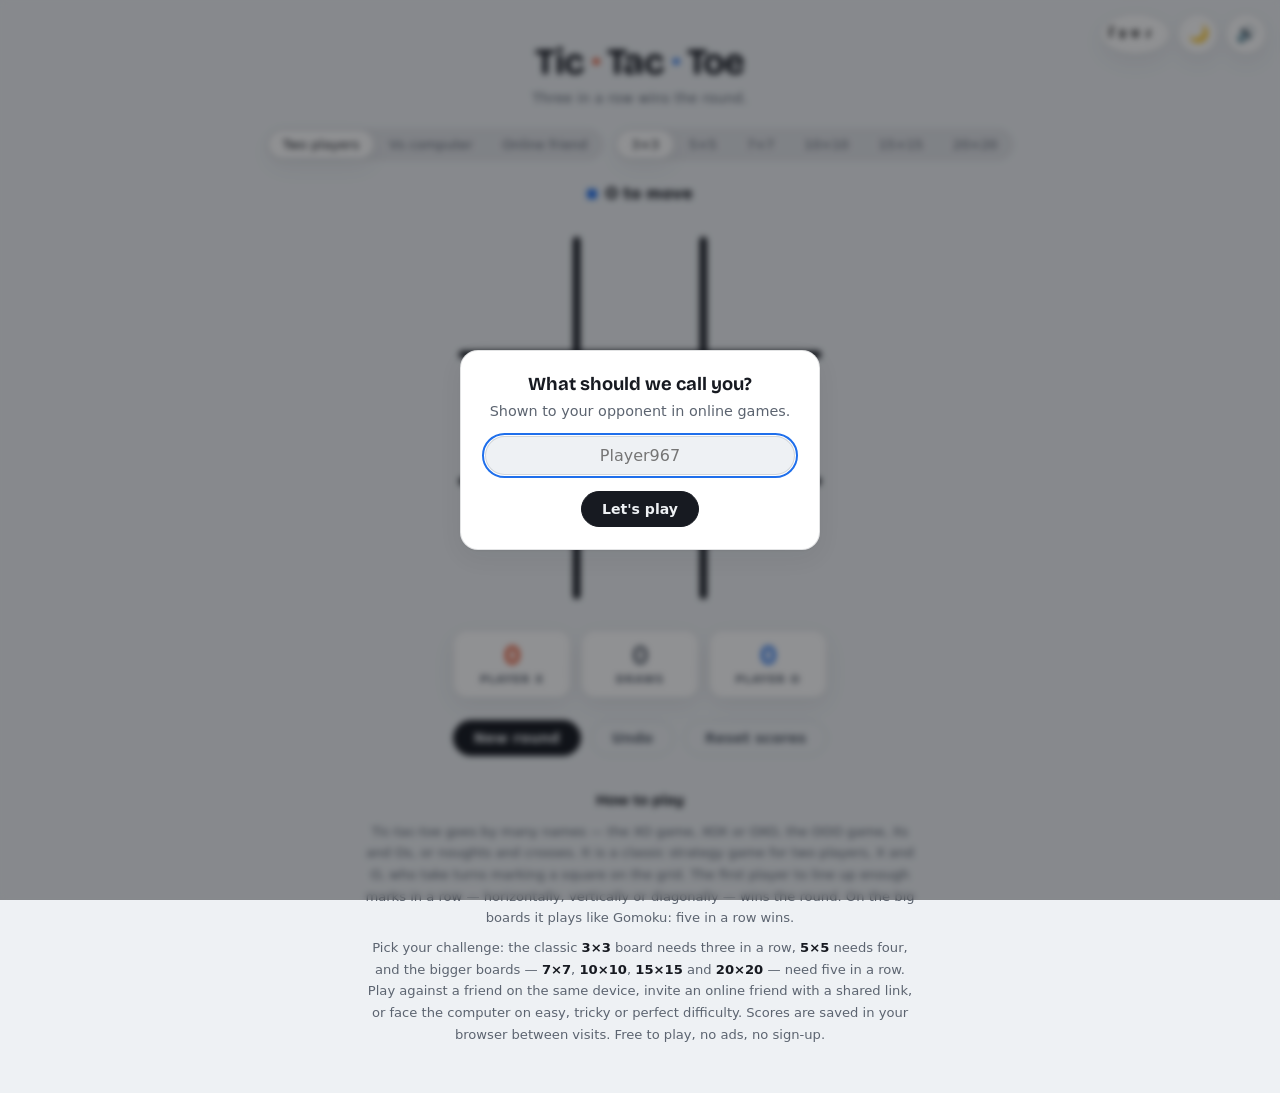
==== commit b4a2636a: "modified" ====
--- a/index.html
+++ b/index.html
@@ -56,6 +56,7 @@
 <body>
 
 <div class="corner-btns">
+  <button type="button" class="corner-btn lang-btn" id="langBtn" aria-label="Switch language">ខ្មែរ</button>
   <button type="button" class="corner-btn" id="themeBtn" aria-label="Toggle dark mode">🌙</button>
   <button type="button" class="corner-btn" id="soundBtn" aria-label="Toggle sound">🔊</button>
 </div>
@@ -68,9 +69,9 @@
 
   <nav class="controls" aria-label="Game settings">
     <div class="seg" id="modeSeg" role="group" aria-label="Opponent">
-      <button type="button" data-mode="pvp" aria-pressed="true">Two players</button>
-      <button type="button" data-mode="cpu" aria-pressed="false">Vs computer</button>
-      <button type="button" data-mode="online" aria-pressed="false">Online friend</button>
+      <button type="button" data-mode="pvp" aria-pressed="true" data-i18n="modePvp">Two players</button>
+      <button type="button" data-mode="cpu" aria-pressed="false" data-i18n="modeCpu">Vs computer</button>
+      <button type="button" data-mode="online" aria-pressed="false" data-i18n="modeOnline">Online friend</button>
     </div>
     <div class="seg" id="sizeSeg" role="group" aria-label="Board size">
       <button type="button" data-size="3" aria-pressed="true">3×3</button>
@@ -81,31 +82,37 @@
       <button type="button" data-size="20" aria-pressed="false">20×20</button>
     </div>
     <div class="seg hidden" id="diffSeg" role="group" aria-label="Difficulty">
-      <button type="button" data-diff="easy" aria-pressed="false">Easy</button>
-      <button type="button" data-diff="tricky" aria-pressed="true">Tricky</button>
-      <button type="button" data-diff="perfect" aria-pressed="false">Perfect</button>
+      <button type="button" data-diff="easy" aria-pressed="false" data-i18n="diffEasy">Easy</button>
+      <button type="button" data-diff="tricky" aria-pressed="true" data-i18n="diffTricky">Tricky</button>
+      <button type="button" data-diff="perfect" aria-pressed="false" data-i18n="diffPerfect">Perfect</button>
     </div>
     <div class="seg hidden" id="orderSeg" role="group" aria-label="Who starts">
-      <button type="button" data-order="human" aria-pressed="true">You start</button>
-      <button type="button" data-order="cpu" aria-pressed="false">Computer starts</button>
+      <button type="button" data-order="human" aria-pressed="true" data-i18n="orderYou">You start</button>
+      <button type="button" data-order="cpu" aria-pressed="false" data-i18n="orderCpu">Computer starts</button>
+    </div>
+    <div class="seg hidden" id="timerSeg" role="group" aria-label="Move timer">
+      <button type="button" data-timer="0" aria-pressed="true" data-i18n="timerOff">No timer</button>
+      <button type="button" data-timer="15" aria-pressed="false">15s</button>
+      <button type="button" data-timer="30" aria-pressed="false">30s</button>
+      <button type="button" data-timer="60" aria-pressed="false">60s</button>
     </div>
   </nav>
 
   <div class="online-panel hidden" id="onlinePanel" aria-live="polite">
     <div class="key-row">
-      <span class="key-lbl">Game key</span>
+      <span class="key-lbl" data-i18n="gameKeyLbl">Game key</span>
       <code class="key" id="gameKey">······</code>
-      <button type="button" class="btn quiet mini" id="copyLink">Copy invite link</button>
+      <button type="button" class="btn quiet mini" id="copyLink" data-i18n="copyLink">Copy invite link</button>
     </div>
     <div class="key-row">
-      <span class="key-lbl">Have a key?</span>
+      <span class="key-lbl" data-i18n="haveKeyLbl">Have a key?</span>
       <input type="text" class="join-input" id="joinInput" maxlength="8" placeholder="ABC123" autocomplete="off" spellcheck="false" aria-label="Enter a friend's game key">
-      <button type="button" class="btn quiet mini" id="joinBtn">Join</button>
+      <button type="button" class="btn quiet mini" id="joinBtn" data-i18n="joinBtn">Join</button>
     </div>
     <p class="online-note" id="onlineNote">Creating game…</p>
   </div>
 
-  <p class="status turn-x" id="status" aria-live="polite"><span class="chip" aria-hidden="true"></span><span id="statusText">X to move</span><button type="button" class="btn primary mini hidden" id="rematchBtn">Play again</button></p>
+  <p class="status turn-x" id="status" aria-live="polite"><span class="chip" aria-hidden="true"></span><span id="statusText">X to move</span><button type="button" class="btn primary mini hidden" id="rematchBtn" data-i18n="playAgain">Play again</button><span class="timer-pill hidden" id="timerPill">30</span></p>
 
   <div class="playfield">
   <div class="arena turn-x" id="arena">
@@ -148,13 +155,14 @@
 
   <section class="score" aria-label="Score">
     <div class="tile tx"><div class="num" id="scoreX">0</div><div class="lbl" id="lblX">Player X</div></div>
-    <div class="tile td"><div class="num" id="scoreD">0</div><div class="lbl">Draws</div></div>
+    <div class="tile td"><div class="num" id="scoreD">0</div><div class="lbl" id="lblD">Draws</div></div>
     <div class="tile to"><div class="num" id="scoreO">0</div><div class="lbl" id="lblO">Player O</div></div>
   </section>
 
   <div class="actions">
-    <button type="button" class="btn primary" id="newRound">New round</button>
-    <button type="button" class="btn quiet" id="resetAll">Reset scores</button>
+    <button type="button" class="btn primary" id="newRound" data-i18n="newRoundBtn">New round</button>
+    <button type="button" class="btn quiet hidden" id="undoBtn" data-i18n="undoBtn">Undo</button>
+    <button type="button" class="btn quiet" id="resetAll" data-i18n="resetBtn">Reset scores</button>
   </div>
 
   <noscript>
@@ -162,7 +170,7 @@
   </noscript>
 
   <footer class="about">
-    <h2>How to play</h2>
+    <h2 data-i18n="footTitle">How to play</h2>
     <p>Tic-tac-toe goes by many names — the XO game, XOX or OXO, the OOO game, Xs and Os,
       or noughts and crosses. It is a classic strategy game for two players, X and O,
       who take turns marking a square on the grid. The first player to line up enough marks in a row —
--- a/style.css
+++ b/style.css
@@ -667,3 +667,30 @@
 }
 .join-input:focus-visible { outline: 2px solid var(--o); outline-offset: 1px; }
 .join-input::placeholder { color: var(--muted); letter-spacing: 0.12em; }
+
+/* ---------- language button ---------- */
+.corner-btn.lang-btn { width: auto; padding: 0 14px; font-size: 0.8rem; font-weight: 600; }
+
+/* ---------- move timer pill ---------- */
+.timer-pill {
+  margin-left: 6px;
+  min-width: 34px;
+  text-align: center;
+  font-variant-numeric: tabular-nums;
+  font-weight: 700;
+  font-size: 0.8rem;
+  padding: 3px 9px;
+  border-radius: 999px;
+  background: var(--seg-bg);
+  color: var(--ink);
+}
+.timer-pill.urgent { background: var(--x); color: #fff; }
+.timer-pill.hidden { display: none; }
+
+/* ---------- confetti ---------- */
+.confetti {
+  position: fixed;
+  inset: 0;
+  pointer-events: none;
+  z-index: 70;
+}
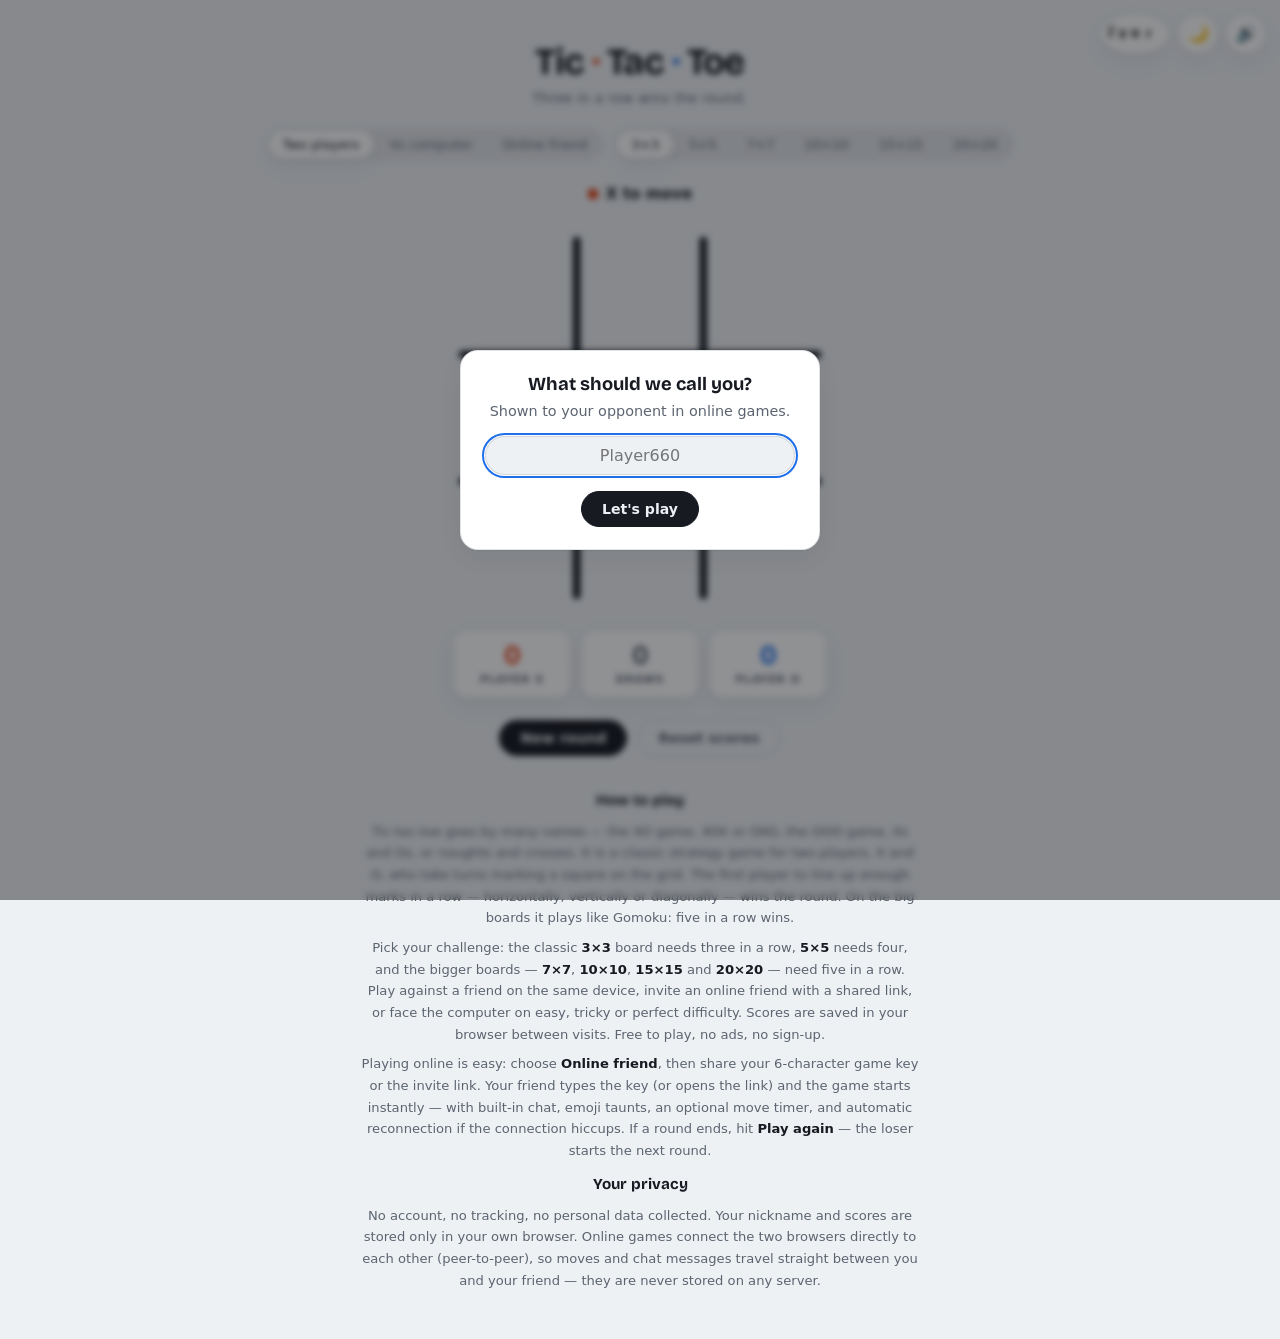
==== commit 77ff03b4: "modified" ====
--- a/index.html
+++ b/index.html
@@ -110,6 +110,7 @@
       <button type="button" class="btn quiet mini" id="joinBtn" data-i18n="joinBtn">Join</button>
     </div>
     <p class="online-note" id="onlineNote">Creating game…</p>
+    <button type="button" class="btn primary mini hidden" id="rehostBtn" data-i18n="rehostBtn">Start a new game</button>
   </div>
 
   <p class="status turn-x" id="status" aria-live="polite"><span class="chip" aria-hidden="true"></span><span id="statusText">X to move</span><button type="button" class="btn primary mini hidden" id="rematchBtn" data-i18n="playAgain">Play again</button><span class="timer-pill hidden" id="timerPill">30</span></p>
@@ -181,6 +182,15 @@
       Play against a friend on the same device, invite an online friend with a shared link,
       or face the computer on easy, tricky or perfect difficulty.
       Scores are saved in your browser between visits. Free to play, no ads, no sign-up.</p>
+    <p>Playing online is easy: choose <strong>Online friend</strong>, then share your 6-character game key
+      or the invite link. Your friend types the key (or opens the link) and the game starts instantly —
+      with built-in chat, emoji taunts, an optional move timer, and automatic reconnection if the
+      connection hiccups. If a round ends, hit <strong>Play again</strong> — the loser starts the next round.</p>
+    <h2 data-i18n="privacyTitle">Your privacy</h2>
+    <p>No account, no tracking, no personal data collected. Your nickname and scores are stored only in
+      your own browser. Online games connect the two browsers directly to each other (peer-to-peer),
+      so moves and chat messages travel straight between you and your friend — they are never stored
+      on any server.</p>
   </footer>
 </main>
 
--- a/style.css
+++ b/style.css
@@ -622,7 +622,7 @@
 
 /* ---------- rematch button ---------- */
 #rematchBtn { margin-left: 6px; }
-#rematchBtn.hidden { display: none; }
+.btn.hidden { display: none; }
 
 /* ---------- corner buttons (theme + sound) ---------- */
 .corner-btns {
